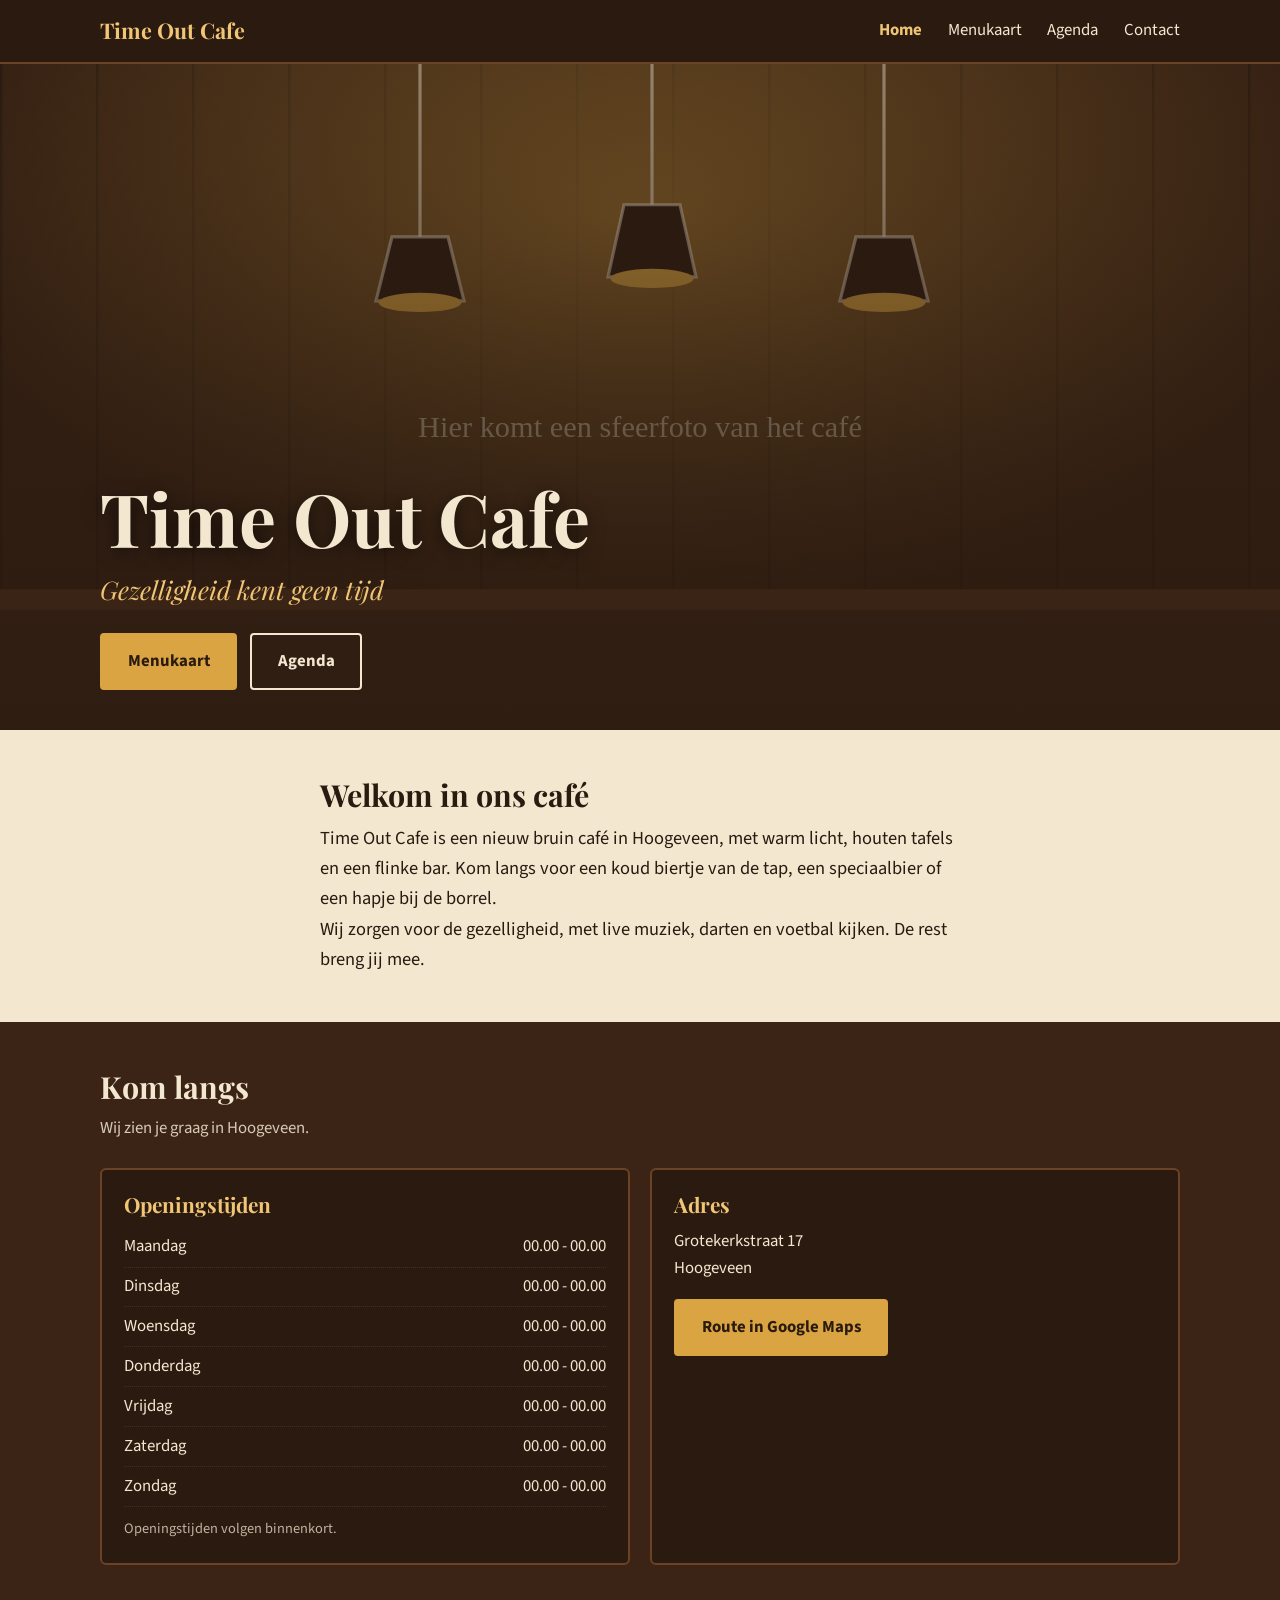
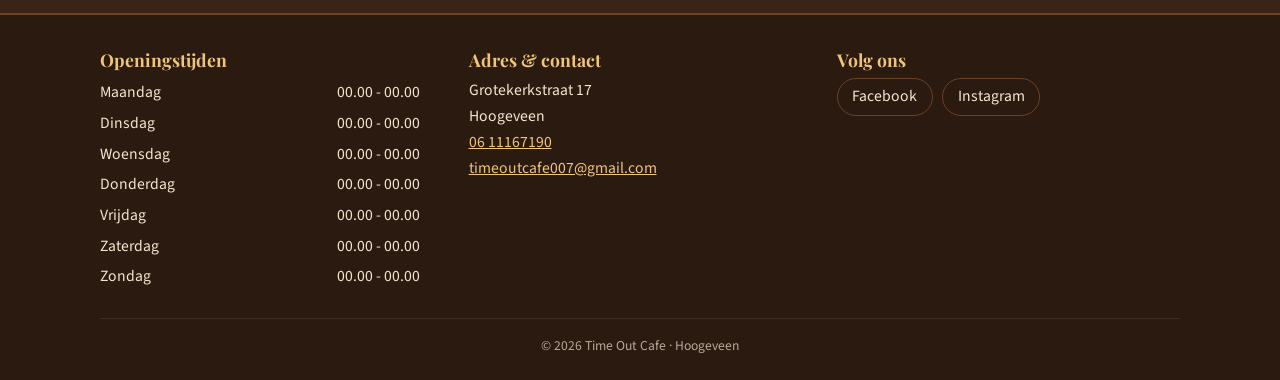
==== index.html @ 707c5d8f "Website opzet: mappenstructuur, gedeelde stijl, header/footer en homepage De eerdere coming-soon pag" ====
<!doctype html>
<html lang="nl">
<head>
<meta charset="utf-8">
<meta name="viewport" content="width=device-width, initial-scale=1">
<title>Time Out Cafe Hoogeveen – Bruin café</title>
<meta name="description" content="Time Out Cafe is een gezellig bruin café in Hoogeveen. Bekijk de menukaart, de agenda en de openingstijden.">
<link rel="preconnect" href="https://fonts.googleapis.com">
<link rel="preconnect" href="https://fonts.gstatic.com" crossorigin>
<link href="https://fonts.googleapis.com/css2?family=Playfair+Display:ital,wght@0,600;0,700;1,500&family=Source+Sans+3:wght@400;700&display=swap" rel="stylesheet">
<link rel="stylesheet" href="style.css">
<script src="site.js" defer></script>
</head>
<body data-pagina="home">
<main>
  <section class="hero">
    <!-- Vervang dit bestand later door een eigen foto, bijvoorbeeld images/hero.jpg -->
    <img src="images/hero-placeholder.svg" alt="Sfeerbeeld van het café" width="1600" height="900">
    <div class="wrap">
      <h1 data-site="naam">Time Out Cafe</h1>
      <p class="slogan" data-site="slogan">Gezelligheid kent geen tijd</p>
      <div class="knoppen">
        <a class="knop" href="menu.html">Menukaart</a>
        <a class="knop omlijnd" href="agenda.html">Agenda</a>
      </div>
    </div>
  </section>

  <section class="sectie">
    <div class="wrap intro">
      <h2>Welkom in ons café</h2>
      <p>Time Out Cafe is een nieuw bruin café in Hoogeveen, met warm licht, houten tafels en een flinke bar. Kom langs voor een koud biertje van de tap, een speciaalbier of een hapje bij de borrel.</p>
      <p>Wij zorgen voor de gezelligheid, met live muziek, darten en voetbal kijken. De rest breng jij mee.</p>
    </div>
  </section>

  <section class="sectie donker">
    <div class="wrap">
      <h2>Kom langs</h2>
      <p class="lead">Wij zien je graag in Hoogeveen.</p>
      <div class="info-raster">
        <div class="kaart">
          <h3>Openingstijden</h3>
          <table class="tijden" data-site="tijden"></table>
          <p class="opmerking">Openingstijden volgen binnenkort.</p>
        </div>
        <div class="kaart">
          <h3>Adres</h3>
          <p data-site="adres">Grotekerkstraat 17<br>Hoogeveen</p>
          <p style="margin-top:1rem"><a class="knop" data-site="maps" href="#" target="_blank" rel="noopener">Route in Google Maps</a></p>
        </div>
      </div>
    </div>
  </section>
</main>
</body>
</html>
---- style.css ----
/* Time Out Cafe, gedeelde stijl voor alle pagina's. Mobile-first. */
:root {
  --bruin-donker: #2a1a10;
  --bruin: #3b2415;
  --hout: #6b4226;
  --amber: #d9a441;
  --amber-licht: #f0c675;
  --creme: #f3e7d0;
  --creme-donker: #e6d4b3;
  --tekst: #2a1a10;
  --font-kop: "Playfair Display", Georgia, "Times New Roman", serif;
  --font-tekst: "Source Sans 3", "Helvetica Neue", Arial, sans-serif;
}

* { box-sizing: border-box; margin: 0; padding: 0; }
html { scroll-behavior: smooth; }
body {
  font-family: var(--font-tekst); font-size: 1.05rem; line-height: 1.65;
  color: var(--tekst); background: var(--creme);
  min-height: 100vh; display: flex; flex-direction: column;
}
main { flex: 1; }
img { max-width: 100%; display: block; }
a { color: inherit; }
h1, h2, h3 { font-family: var(--font-kop); line-height: 1.15; }

.wrap { width: min(1080px, 100% - 2rem); margin-inline: auto; }
.sectie { padding: 3rem 0; }
.sectie.donker { background: var(--bruin); color: var(--creme); }
.sectie h2 { font-size: 1.9rem; margin-bottom: .6rem; }
.sectie .lead { opacity: .85; margin-bottom: 1.6rem; }
.midden { text-align: center; }

/* Knoppen */
.knop {
  display: inline-block; padding: .8rem 1.6rem; border-radius: 4px;
  background: var(--amber); color: var(--bruin-donker); font-weight: 700;
  text-decoration: none; border: 2px solid var(--amber); transition: background .15s, color .15s;
}
.knop:hover, .knop:focus-visible { background: var(--amber-licht); border-color: var(--amber-licht); }
.knop.omlijnd { background: transparent; color: var(--creme); border-color: var(--creme); }
.knop.omlijnd:hover, .knop.omlijnd:focus-visible { background: var(--creme); color: var(--bruin-donker); }
.knoppen { display: flex; flex-wrap: wrap; gap: .8rem; }
.midden .knoppen { justify-content: center; }

/* Header */
.site-header { position: sticky; top: 0; z-index: 20; background: var(--bruin-donker); color: var(--creme); border-bottom: 2px solid var(--hout); }
.site-header .wrap { display: flex; align-items: center; justify-content: space-between; min-height: 62px; }
.merk { font-family: var(--font-kop); font-size: 1.35rem; font-weight: 700; text-decoration: none; color: var(--amber-licht); }
.menu-knop { background: none; border: 2px solid var(--creme); color: var(--creme); border-radius: 4px; padding: .35rem .7rem; font: inherit; cursor: pointer; }
.hoofdmenu { display: none; position: absolute; top: 100%; left: 0; right: 0; background: var(--bruin-donker); border-bottom: 2px solid var(--hout); padding: .5rem 1rem 1rem; }
.hoofdmenu.open { display: block; }
.hoofdmenu a { display: block; padding: .75rem .25rem; text-decoration: none; border-bottom: 1px solid rgba(243,231,208,.15); }
.hoofdmenu a[aria-current="page"] { color: var(--amber-licht); font-weight: 700; }
.hoofdmenu a:hover { color: var(--amber-licht); }

/* Hero */
.hero { position: relative; color: var(--creme); background: var(--bruin-donker); isolation: isolate; }
.hero img { position: absolute; inset: 0; width: 100%; height: 100%; object-fit: cover; z-index: -2; }
.hero::after { content: ""; position: absolute; inset: 0; z-index: -1; background: linear-gradient(180deg, rgba(42,26,16,.35), rgba(42,26,16,.85)); }
.hero .wrap { min-height: 68vh; display: flex; flex-direction: column; justify-content: flex-end; padding: 3rem 0 2.5rem; }
.hero h1 { font-size: clamp(2.6rem, 11vw, 4.6rem); color: var(--creme); text-shadow: 0 3px 18px rgba(0,0,0,.6); }
.hero .slogan { font-family: var(--font-kop); font-style: italic; font-size: clamp(1.15rem, 4vw, 1.6rem); color: var(--amber-licht); margin: .5rem 0 1.4rem; }

/* Intro */
.intro { max-width: 40rem; }
.intro p { font-size: 1.15rem; }

/* Blokken met info */
.info-raster { display: grid; gap: 1.2rem; }
.kaart { background: var(--creme); color: var(--tekst); border: 2px solid var(--hout); border-radius: 6px; padding: 1.4rem; }
.sectie.donker .kaart { background: var(--bruin-donker); color: var(--creme); border-color: var(--hout); }
.kaart h3 { font-size: 1.3rem; margin-bottom: .7rem; color: var(--hout); }
.sectie.donker .kaart h3 { color: var(--amber-licht); }
.tijden { width: 100%; border-collapse: collapse; }
.tijden td { padding: .35rem 0; border-bottom: 1px dotted rgba(107,66,38,.5); }
.tijden td:last-child { text-align: right; font-variant-numeric: tabular-nums; }
.opmerking { font-size: .9rem; opacity: .75; margin-top: .6rem; }

/* Footer */
.site-footer { background: var(--bruin-donker); color: var(--creme); border-top: 2px solid var(--hout); padding: 2.2rem 0 1.4rem; font-size: .98rem; }
.footer-raster { display: grid; gap: 1.6rem; }
.site-footer h3 { font-size: 1.1rem; color: var(--amber-licht); margin-bottom: .5rem; }
.site-footer a { color: var(--amber-licht); }
.footer-tijden { width: 100%; max-width: 20rem; border-collapse: collapse; }
.footer-tijden td { padding: .15rem 0; }
.footer-tijden td:last-child { text-align: right; }
.social { display: flex; gap: .6rem; flex-wrap: wrap; margin-top: .4rem; }
.social a { border: 1px solid var(--hout); border-radius: 999px; padding: .3rem .9rem; text-decoration: none; color: var(--creme); }
.social a:hover { border-color: var(--amber-licht); color: var(--amber-licht); }
.kleinste { margin-top: 1.6rem; padding-top: 1rem; border-top: 1px solid rgba(243,231,208,.15); font-size: .85rem; opacity: .7; text-align: center; }

/* Vanaf tablet */
@media (min-width: 760px) {
  .menu-knop { display: none; }
  .hoofdmenu { display: flex; position: static; background: none; border: 0; padding: 0; gap: 1.6rem; }
  .hoofdmenu a { border: 0; padding: .4rem 0; }
  .info-raster { grid-template-columns: 1fr 1fr; }
  .footer-raster { grid-template-columns: repeat(3, 1fr); }
  .hero .wrap { min-height: 74vh; }
}

@media (prefers-reduced-motion: reduce) { html { scroll-behavior: auto; } * { transition: none !important; } }
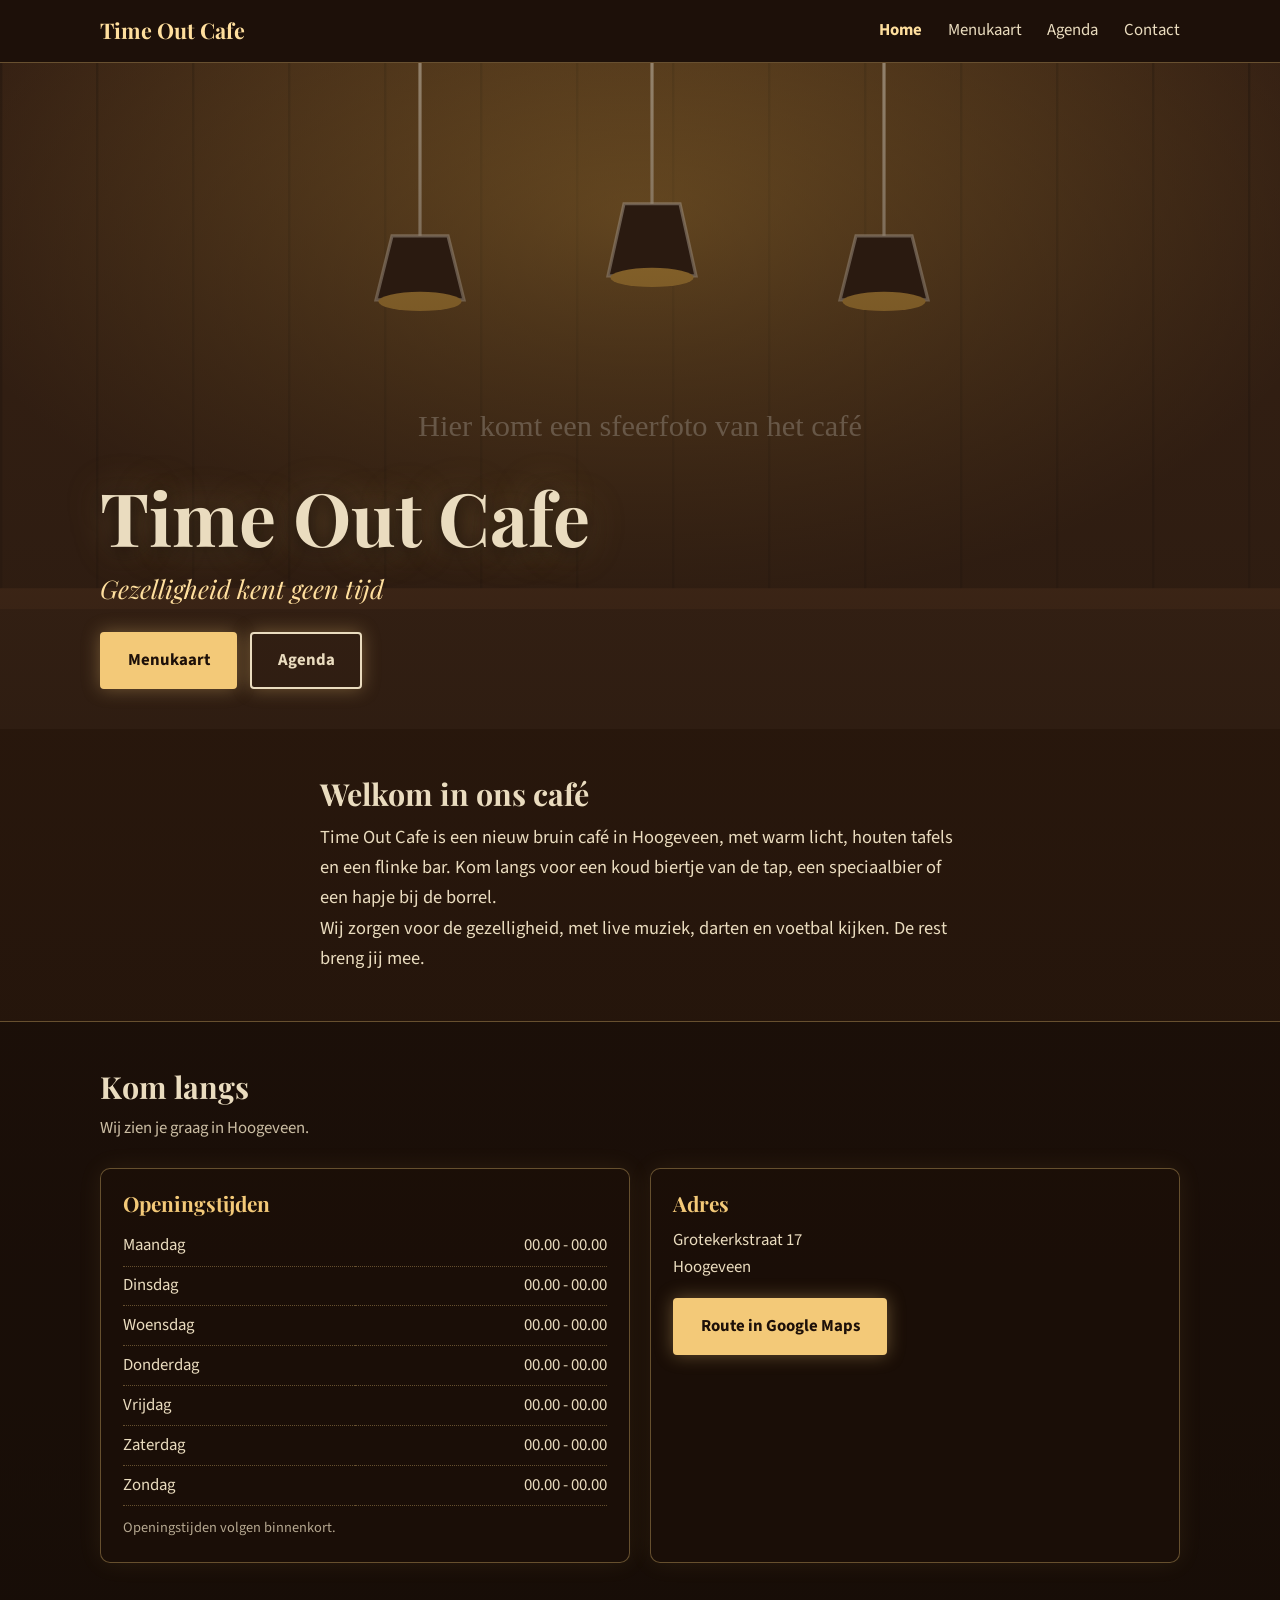
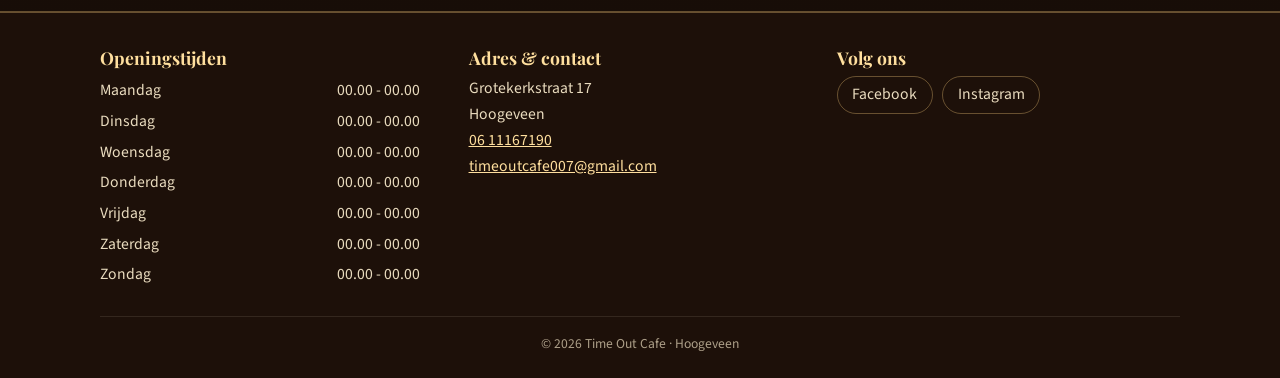
==== commit c2a61119: "Menukaart, agenda (events.js), contact en uitgebreide README De tijdelijke sfeerfoto blijft lokaal (" ====
--- a/index.html
+++ b/index.html
@@ -14,8 +14,9 @@
 <body data-pagina="home">
 <main>
   <section class="hero">
-    <!-- Vervang dit bestand later door een eigen foto, bijvoorbeeld images/hero.jpg -->
-    <img src="images/hero-placeholder.svg" alt="Sfeerbeeld van het café" width="1600" height="900">
+    <!-- Tijdelijke foto, alleen lokaal aanwezig. Ontbreekt hij (bijv. online), dan valt hij terug op de placeholder.
+         Vervang later door een eigen foto, bijvoorbeeld images/hero.jpg -->
+    <img src="images/hero-tijdelijk.jpg" onerror="this.onerror=null;this.src='images/hero-placeholder.svg'" alt="Sfeerbeeld van het café" width="1600" height="900">
     <div class="wrap">
       <h1 data-site="naam">Time Out Cafe</h1>
       <p class="slogan" data-site="slogan">Gezelligheid kent geen tijd</p>
--- a/style.css
+++ b/style.css
@@ -1,13 +1,14 @@
 /* Time Out Cafe, gedeelde stijl voor alle pagina's. Mobile-first. */
 :root {
-  --bruin-donker: #2a1a10;
-  --bruin: #3b2415;
-  --hout: #6b4226;
-  --amber: #d9a441;
-  --amber-licht: #f0c675;
-  --creme: #f3e7d0;
-  --creme-donker: #e6d4b3;
-  --tekst: #2a1a10;
+  /* Kleuren zoals op www.timeoutcafe.nl */
+  --bruin-donker: #1d1009;
+  --bruin: #2e1b0e;
+  --hout: #4a2c19;
+  --lijn: rgba(243, 201, 120, .35);
+  --amber: #f3c978;
+  --amber-licht: #ffdf9e;
+  --creme: #eadcbf;
+  --tekst: #eadcbf;
   --font-kop: "Playfair Display", Georgia, "Times New Roman", serif;
   --font-tekst: "Source Sans 3", "Helvetica Neue", Arial, sans-serif;
 }
@@ -16,7 +17,11 @@
 html { scroll-behavior: smooth; }
 body {
   font-family: var(--font-tekst); font-size: 1.05rem; line-height: 1.65;
-  color: var(--tekst); background: var(--creme);
+  color: var(--tekst);
+  background:
+    radial-gradient(ellipse 70% 40% at 50% 0%, rgba(243,201,120,.18), transparent 70%),
+    linear-gradient(180deg, var(--bruin), var(--bruin-donker));
+  background-attachment: scroll;
   min-height: 100vh; display: flex; flex-direction: column;
 }
 main { flex: 1; }
@@ -26,7 +31,7 @@
 
 .wrap { width: min(1080px, 100% - 2rem); margin-inline: auto; }
 .sectie { padding: 3rem 0; }
-.sectie.donker { background: var(--bruin); color: var(--creme); }
+.sectie.donker { background: rgba(0,0,0,.28); border-top: 1px solid var(--lijn); border-bottom: 1px solid var(--lijn); }
 .sectie h2 { font-size: 1.9rem; margin-bottom: .6rem; }
 .sectie .lead { opacity: .85; margin-bottom: 1.6rem; }
 .midden { text-align: center; }
@@ -35,7 +40,7 @@
 .knop {
   display: inline-block; padding: .8rem 1.6rem; border-radius: 4px;
   background: var(--amber); color: var(--bruin-donker); font-weight: 700;
-  text-decoration: none; border: 2px solid var(--amber); transition: background .15s, color .15s;
+  text-decoration: none; border: 2px solid var(--amber); box-shadow: 0 0 18px rgba(243,201,120,.35); transition: background .15s, color .15s;
 }
 .knop:hover, .knop:focus-visible { background: var(--amber-licht); border-color: var(--amber-licht); }
 .knop.omlijnd { background: transparent; color: var(--creme); border-color: var(--creme); }
@@ -44,11 +49,11 @@
 .midden .knoppen { justify-content: center; }
 
 /* Header */
-.site-header { position: sticky; top: 0; z-index: 20; background: var(--bruin-donker); color: var(--creme); border-bottom: 2px solid var(--hout); }
+.site-header { position: sticky; top: 0; z-index: 20; background: var(--bruin-donker); color: var(--creme); border-bottom: 1px solid var(--lijn); }
 .site-header .wrap { display: flex; align-items: center; justify-content: space-between; min-height: 62px; }
 .merk { font-family: var(--font-kop); font-size: 1.35rem; font-weight: 700; text-decoration: none; color: var(--amber-licht); }
 .menu-knop { background: none; border: 2px solid var(--creme); color: var(--creme); border-radius: 4px; padding: .35rem .7rem; font: inherit; cursor: pointer; }
-.hoofdmenu { display: none; position: absolute; top: 100%; left: 0; right: 0; background: var(--bruin-donker); border-bottom: 2px solid var(--hout); padding: .5rem 1rem 1rem; }
+.hoofdmenu { display: none; position: absolute; top: 100%; left: 0; right: 0; background: var(--bruin-donker); border-bottom: 1px solid var(--lijn); padding: .5rem 1rem 1rem; }
 .hoofdmenu.open { display: block; }
 .hoofdmenu a { display: block; padding: .75rem .25rem; text-decoration: none; border-bottom: 1px solid rgba(243,231,208,.15); }
 .hoofdmenu a[aria-current="page"] { color: var(--amber-licht); font-weight: 700; }
@@ -59,7 +64,7 @@
 .hero img { position: absolute; inset: 0; width: 100%; height: 100%; object-fit: cover; z-index: -2; }
 .hero::after { content: ""; position: absolute; inset: 0; z-index: -1; background: linear-gradient(180deg, rgba(42,26,16,.35), rgba(42,26,16,.85)); }
 .hero .wrap { min-height: 68vh; display: flex; flex-direction: column; justify-content: flex-end; padding: 3rem 0 2.5rem; }
-.hero h1 { font-size: clamp(2.6rem, 11vw, 4.6rem); color: var(--creme); text-shadow: 0 3px 18px rgba(0,0,0,.6); }
+.hero h1 { font-size: clamp(2.6rem, 11vw, 4.6rem); color: var(--creme); text-shadow: 0 3px 18px rgba(0,0,0,.6), 0 0 40px rgba(243,201,120,.35); }
 .hero .slogan { font-family: var(--font-kop); font-style: italic; font-size: clamp(1.15rem, 4vw, 1.6rem); color: var(--amber-licht); margin: .5rem 0 1.4rem; }
 
 /* Intro */
@@ -68,17 +73,15 @@
 
 /* Blokken met info */
 .info-raster { display: grid; gap: 1.2rem; }
-.kaart { background: var(--creme); color: var(--tekst); border: 2px solid var(--hout); border-radius: 6px; padding: 1.4rem; }
-.sectie.donker .kaart { background: var(--bruin-donker); color: var(--creme); border-color: var(--hout); }
-.kaart h3 { font-size: 1.3rem; margin-bottom: .7rem; color: var(--hout); }
-.sectie.donker .kaart h3 { color: var(--amber-licht); }
+.kaart { background: rgba(29,16,9,.65); color: var(--creme); border: 1px solid var(--lijn); border-radius: 10px; padding: 1.4rem; box-shadow: 0 0 24px rgba(243,201,120,.08); }
+.kaart h3 { font-size: 1.3rem; margin-bottom: .7rem; color: var(--amber); }
 .tijden { width: 100%; border-collapse: collapse; }
-.tijden td { padding: .35rem 0; border-bottom: 1px dotted rgba(107,66,38,.5); }
+.tijden td { padding: .35rem 0; border-bottom: 1px dotted var(--lijn); }
 .tijden td:last-child { text-align: right; font-variant-numeric: tabular-nums; }
 .opmerking { font-size: .9rem; opacity: .75; margin-top: .6rem; }
 
 /* Footer */
-.site-footer { background: var(--bruin-donker); color: var(--creme); border-top: 2px solid var(--hout); padding: 2.2rem 0 1.4rem; font-size: .98rem; }
+.site-footer { background: var(--bruin-donker); color: var(--creme); border-top: 1px solid var(--lijn); padding: 2.2rem 0 1.4rem; font-size: .98rem; }
 .footer-raster { display: grid; gap: 1.6rem; }
 .site-footer h3 { font-size: 1.1rem; color: var(--amber-licht); margin-bottom: .5rem; }
 .site-footer a { color: var(--amber-licht); }
@@ -86,9 +89,46 @@
 .footer-tijden td { padding: .15rem 0; }
 .footer-tijden td:last-child { text-align: right; }
 .social { display: flex; gap: .6rem; flex-wrap: wrap; margin-top: .4rem; }
-.social a { border: 1px solid var(--hout); border-radius: 999px; padding: .3rem .9rem; text-decoration: none; color: var(--creme); }
+.social a { border: 1px solid var(--lijn); border-radius: 999px; padding: .3rem .9rem; text-decoration: none; color: var(--creme); }
 .social a:hover { border-color: var(--amber-licht); color: var(--amber-licht); }
 .kleinste { margin-top: 1.6rem; padding-top: 1rem; border-top: 1px solid rgba(243,231,208,.15); font-size: .85rem; opacity: .7; text-align: center; }
+
+/* Pagina-kop (menu, agenda, contact) */
+.pagina-kop { padding: 2.6rem 0 1.6rem; border-bottom: 1px solid var(--lijn); text-align: center; background: radial-gradient(ellipse 60% 100% at 50% 0%, rgba(243,201,120,.18), transparent 75%); }
+.pagina-kop h1 { font-size: clamp(2.2rem, 8vw, 3.4rem); text-shadow: 0 0 30px rgba(243,201,120,.35); }
+.pagina-kop p { opacity: .85; margin-top: .4rem; }
+
+/* Menukaart */
+.menu-raster { display: grid; gap: 1.4rem; }
+.menu-categorie { background: rgba(29,16,9,.65); border: 1px solid var(--lijn); border-radius: 10px; padding: 1.4rem; box-shadow: 0 0 24px rgba(243,201,120,.08); }
+.menu-categorie h2 { font-size: 1.5rem; color: var(--amber); margin-bottom: .8rem; }
+.menu-lijst { list-style: none; }
+.menu-lijst li { display: flex; align-items: baseline; gap: .6rem; padding: .45rem 0; }
+.menu-lijst li::after { content: ""; order: 1; flex: 1; border-bottom: 1px dotted var(--lijn); }
+.menu-lijst .naam { order: 0; }
+.menu-lijst .prijs { order: 2; font-variant-numeric: tabular-nums; color: var(--amber-licht); font-weight: 700; }
+.menu-lijst small { opacity: .7; }
+
+/* Agenda */
+.agenda-lijst { list-style: none; display: grid; gap: 1rem; max-width: 46rem; margin-inline: auto; }
+.evenement { display: flex; gap: 1.1rem; background: rgba(29,16,9,.65); border: 1px solid var(--lijn); border-radius: 10px; padding: 1.2rem; }
+.evenement .datum { flex: 0 0 4.2rem; height: 4.6rem; text-align: center; background: var(--amber); color: var(--bruin-donker); border-radius: 8px; display: flex; flex-direction: column; justify-content: center; line-height: 1; box-shadow: 0 0 16px rgba(243,201,120,.35); }
+.evenement .datum b { font-family: var(--font-kop); font-size: 1.8rem; }
+.evenement .datum span { text-transform: uppercase; font-size: .8rem; letter-spacing: .12em; margin-top: .2rem; font-weight: 700; }
+.evenement h3 { font-size: 1.35rem; color: var(--amber); margin-bottom: .2rem; }
+.evenement .wanneer { font-size: .92rem; opacity: .75; margin-bottom: .4rem; }
+.evenement .wanneer::first-letter { text-transform: uppercase; }
+.leeg { text-align: center; opacity: .8; }
+
+/* Contact */
+.tekstlink { color: var(--amber-licht); }
+.social-rij { display: flex; flex-wrap: wrap; gap: .6rem; }
+.kaart-embed { margin-top: 1.4rem; border: 1px solid var(--lijn); border-radius: 10px; overflow: hidden; background: var(--bruin-donker); }
+.kaart-embed iframe { display: block; width: 100%; height: 340px; border: 0; }
+
+@media (min-width: 760px) {
+  .menu-raster { grid-template-columns: 1fr 1fr; }
+}
 
 /* Vanaf tablet */
 @media (min-width: 760px) {
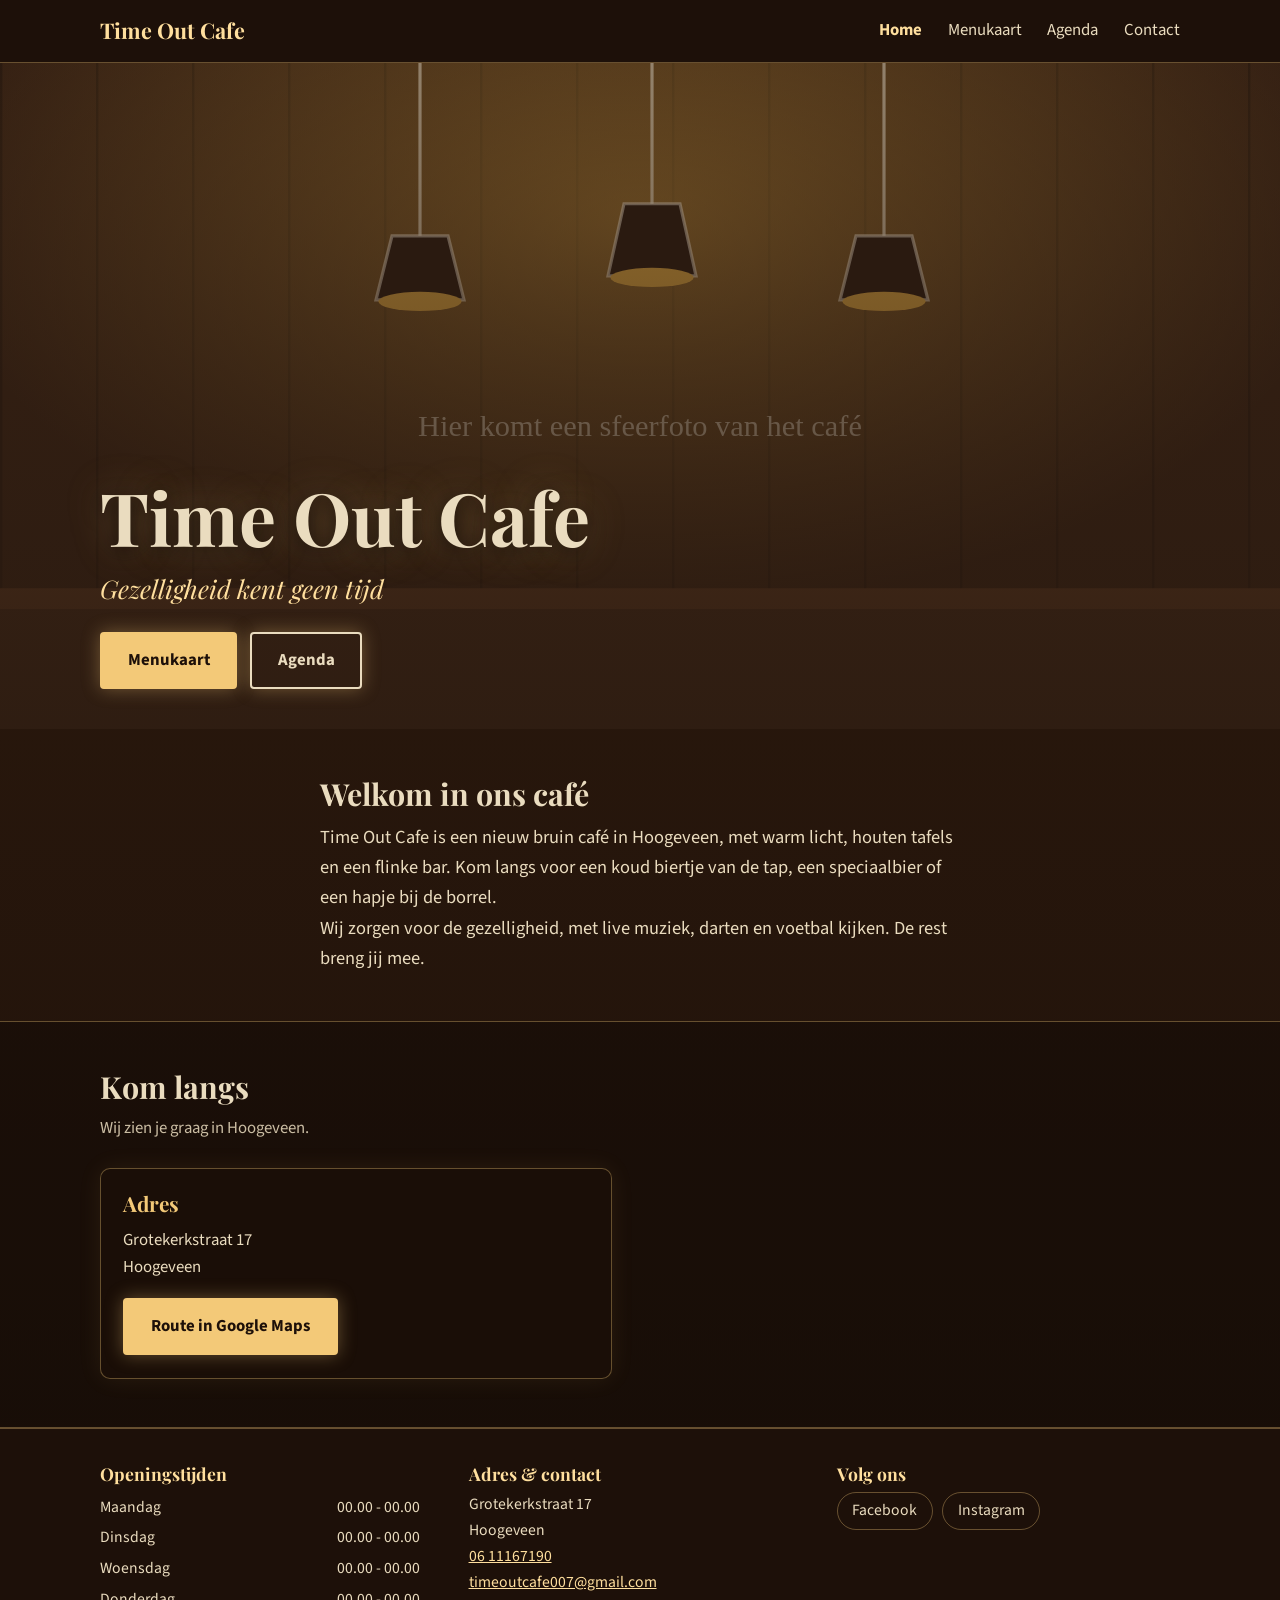
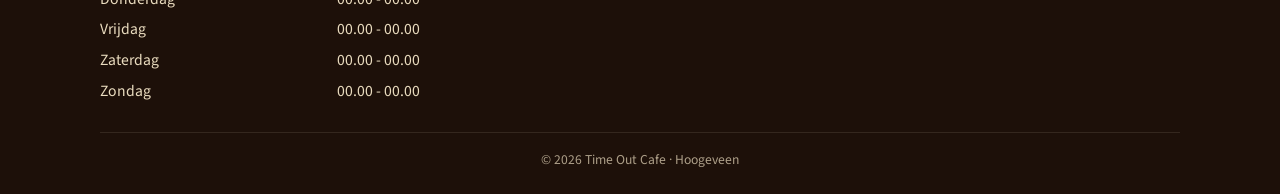
==== commit ce9ae340: "Openingstijden van de homepage gehaald Co-Authored-By: Claude Sonnet 5.5 <noreply@anthropic.com>" ====
--- a/index.html
+++ b/index.html
@@ -4,7 +4,7 @@
 <meta charset="utf-8">
 <meta name="viewport" content="width=device-width, initial-scale=1">
 <title>Time Out Cafe Hoogeveen – Bruin café</title>
-<meta name="description" content="Time Out Cafe is een gezellig bruin café in Hoogeveen. Bekijk de menukaart, de agenda en de openingstijden.">
+<meta name="description" content="Time Out Cafe is een gezellig bruin café in Hoogeveen. Bekijk de menukaart en de agenda.">
 <link rel="preconnect" href="https://fonts.googleapis.com">
 <link rel="preconnect" href="https://fonts.gstatic.com" crossorigin>
 <link href="https://fonts.googleapis.com/css2?family=Playfair+Display:ital,wght@0,600;0,700;1,500&family=Source+Sans+3:wght@400;700&display=swap" rel="stylesheet">
@@ -39,12 +39,7 @@
     <div class="wrap">
       <h2>Kom langs</h2>
       <p class="lead">Wij zien je graag in Hoogeveen.</p>
-      <div class="info-raster">
-        <div class="kaart">
-          <h3>Openingstijden</h3>
-          <table class="tijden" data-site="tijden"></table>
-          <p class="opmerking">Openingstijden volgen binnenkort.</p>
-        </div>
+      <div class="info-raster een">
         <div class="kaart">
           <h3>Adres</h3>
           <p data-site="adres">Grotekerkstraat 17<br>Hoogeveen</p>
--- a/style.css
+++ b/style.css
@@ -94,7 +94,15 @@
 .kleinste { margin-top: 1.6rem; padding-top: 1rem; border-top: 1px solid rgba(243,231,208,.15); font-size: .85rem; opacity: .7; text-align: center; }
 
 /* Pagina-kop (menu, agenda, contact) */
-.pagina-kop { padding: 2.6rem 0 1.6rem; border-bottom: 1px solid var(--lijn); text-align: center; background: radial-gradient(ellipse 60% 100% at 50% 0%, rgba(243,201,120,.18), transparent 75%); }
+.pagina-kop {
+  padding: 4.2rem 0 3rem; border-bottom: 1px solid var(--lijn); text-align: center; color: var(--creme);
+  /* Zelfde foto als op de homepage. Ontbreekt de foto, dan blijft de placeholder zichtbaar. */
+  background:
+    linear-gradient(180deg, rgba(42,26,16,.45), rgba(29,16,9,.9)),
+    url("images/hero-tijdelijk.jpg") center / cover no-repeat,
+    url("images/hero-placeholder.svg") center / cover no-repeat,
+    var(--bruin-donker);
+}
 .pagina-kop h1 { font-size: clamp(2.2rem, 8vw, 3.4rem); text-shadow: 0 0 30px rgba(243,201,120,.35); }
 .pagina-kop p { opacity: .85; margin-top: .4rem; }
 
@@ -130,12 +138,15 @@
   .menu-raster { grid-template-columns: 1fr 1fr; }
 }
 
+.info-raster.een { max-width: 32rem; }
+
 /* Vanaf tablet */
 @media (min-width: 760px) {
   .menu-knop { display: none; }
   .hoofdmenu { display: flex; position: static; background: none; border: 0; padding: 0; gap: 1.6rem; }
   .hoofdmenu a { border: 0; padding: .4rem 0; }
   .info-raster { grid-template-columns: 1fr 1fr; }
+  .info-raster.een { grid-template-columns: 1fr; }
   .footer-raster { grid-template-columns: repeat(3, 1fr); }
   .hero .wrap { min-height: 74vh; }
 }
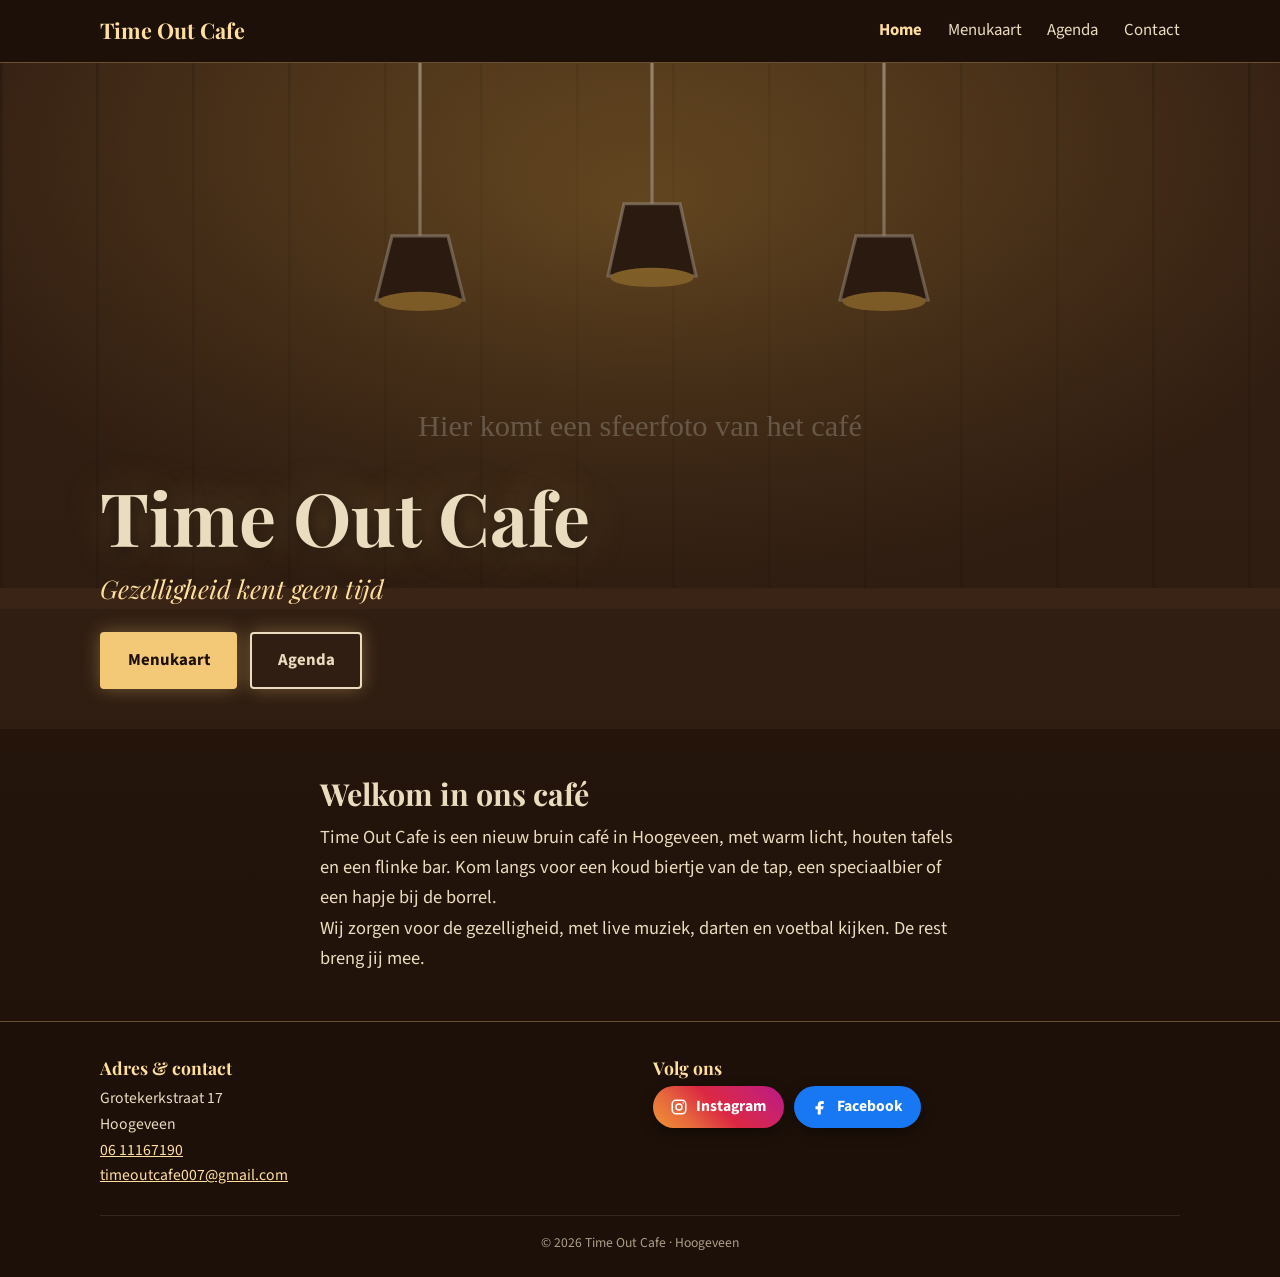
==== commit 66f5cfd2: "Homepage: blok 'Kom langs' met adres verwijderd Co-Authored-By: Claude Sonnet 5.5 <noreply@anthropic" ====
--- a/index.html
+++ b/index.html
@@ -34,20 +34,6 @@
       <p>Wij zorgen voor de gezelligheid, met live muziek, darten en voetbal kijken. De rest breng jij mee.</p>
     </div>
   </section>
-
-  <section class="sectie donker">
-    <div class="wrap">
-      <h2>Kom langs</h2>
-      <p class="lead">Wij zien je graag in Hoogeveen.</p>
-      <div class="info-raster een">
-        <div class="kaart">
-          <h3>Adres</h3>
-          <p data-site="adres">Grotekerkstraat 17<br>Hoogeveen</p>
-          <p style="margin-top:1rem"><a class="knop" data-site="maps" href="#" target="_blank" rel="noopener">Route in Google Maps</a></p>
-        </div>
-      </div>
-    </div>
-  </section>
 </main>
 </body>
 </html>
--- a/style.css
+++ b/style.css
@@ -85,12 +85,11 @@
 .footer-raster { display: grid; gap: 1.6rem; }
 .site-footer h3 { font-size: 1.1rem; color: var(--amber-licht); margin-bottom: .5rem; }
 .site-footer a { color: var(--amber-licht); }
-.footer-tijden { width: 100%; max-width: 20rem; border-collapse: collapse; }
-.footer-tijden td { padding: .15rem 0; }
-.footer-tijden td:last-child { text-align: right; }
 .social { display: flex; gap: .6rem; flex-wrap: wrap; margin-top: .4rem; }
-.social a { border: 1px solid var(--lijn); border-radius: 999px; padding: .3rem .9rem; text-decoration: none; color: var(--creme); }
-.social a:hover { border-color: var(--amber-licht); color: var(--amber-licht); }
+.social a { display: inline-flex; align-items: center; gap: .5rem; border-radius: 999px; padding: .5rem 1.1rem; text-decoration: none; color: #fff; font-weight: 700; box-shadow: 0 4px 14px rgba(0,0,0,.4); transition: transform .15s; }
+.social a:hover { transform: translateY(-2px); color: #fff; }
+.social a.ig { background: linear-gradient(45deg, #f09433 0%, #e6683c 25%, #dc2743 50%, #cc2366 75%, #bc1888 100%); }
+.social a.fb { background: #1877F2; }
 .kleinste { margin-top: 1.6rem; padding-top: 1rem; border-top: 1px solid rgba(243,231,208,.15); font-size: .85rem; opacity: .7; text-align: center; }
 
 /* Pagina-kop (menu, agenda, contact) */
@@ -147,7 +146,7 @@
   .hoofdmenu a { border: 0; padding: .4rem 0; }
   .info-raster { grid-template-columns: 1fr 1fr; }
   .info-raster.een { grid-template-columns: 1fr; }
-  .footer-raster { grid-template-columns: repeat(3, 1fr); }
+  .footer-raster { grid-template-columns: repeat(2, 1fr); }
   .hero .wrap { min-height: 74vh; }
 }
 
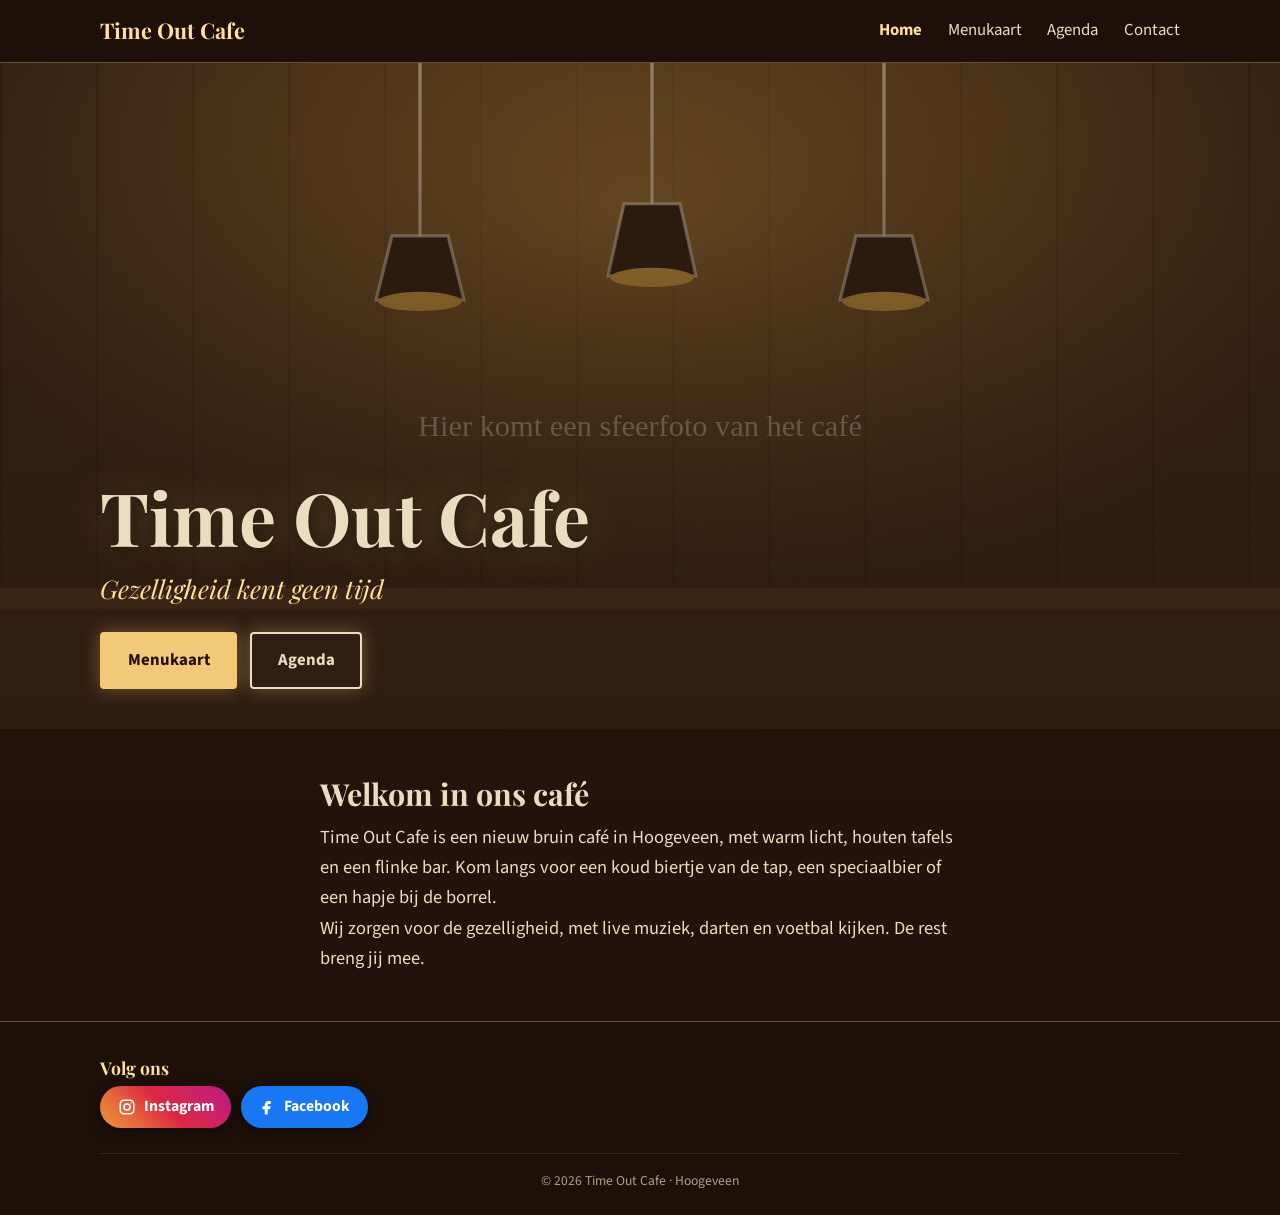
==== commit f0b9afed: "Homepage: geen adres en contact in de footer Co-Authored-By: Claude Sonnet 5.5 <noreply@anthropic.co" ====
--- a/index.html
+++ b/index.html
@@ -11,7 +11,7 @@
 <link rel="stylesheet" href="style.css">
 <script src="site.js" defer></script>
 </head>
-<body data-pagina="home">
+<body data-pagina="home" data-footer-contact="uit">
 <main>
   <section class="hero">
     <!-- Tijdelijke foto, alleen lokaal aanwezig. Ontbreekt hij (bijv. online), dan valt hij terug op de placeholder.
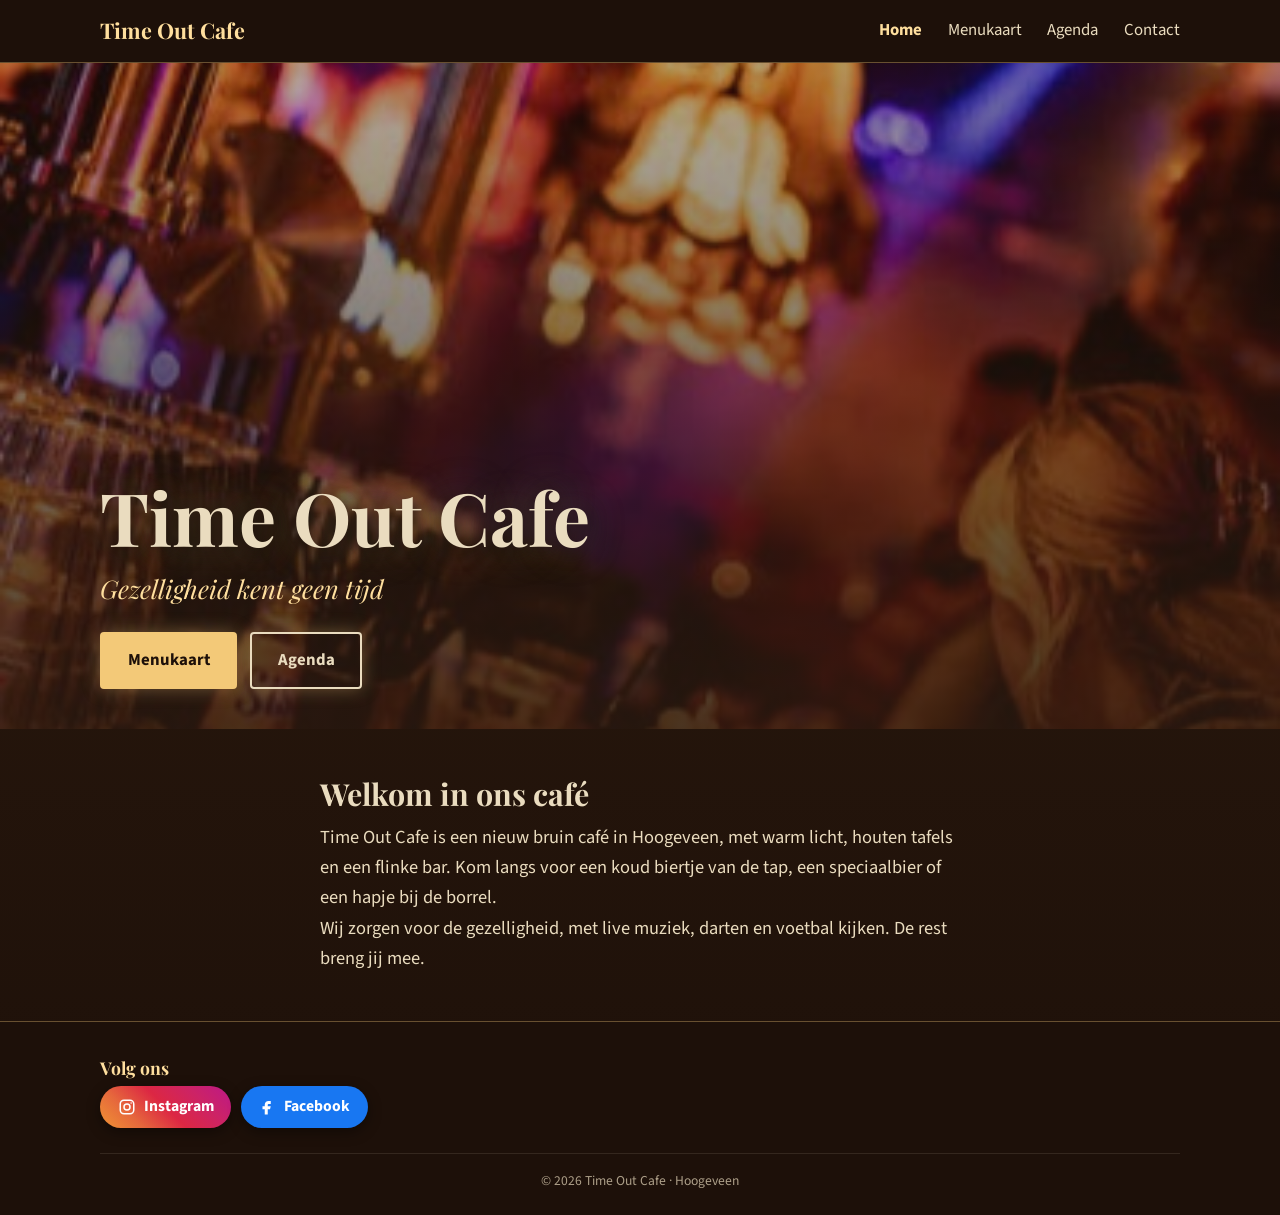
==== commit c708f940: "Sfeerfoto zonder logo van De Kuiperij (met hun toestemming), README aangepast Co-Authored-By: Claude" ====
--- a/index.html
+++ b/index.html
@@ -14,9 +14,9 @@
 <body data-pagina="home" data-footer-contact="uit">
 <main>
   <section class="hero">
-    <!-- Tijdelijke foto, alleen lokaal aanwezig. Ontbreekt hij (bijv. online), dan valt hij terug op de placeholder.
-         Vervang later door een eigen foto, bijvoorbeeld images/hero.jpg -->
-    <img src="images/hero-tijdelijk.jpg" onerror="this.onerror=null;this.src='images/hero-placeholder.svg'" alt="Sfeerbeeld van het café" width="1600" height="900">
+    <!-- Sfeerfoto (gebruikt met toestemming, logo weggehaald). Ontbreekt hij, dan valt hij terug op de placeholder.
+         Vervang later door een eigen foto: zet hem in images/ en pas deze regel aan. -->
+    <img src="images/hero.jpg" onerror="this.onerror=null;this.src='images/hero-placeholder.svg'" alt="Sfeerbeeld van het café" width="1600" height="900">
     <div class="wrap">
       <h1 data-site="naam">Time Out Cafe</h1>
       <p class="slogan" data-site="slogan">Gezelligheid kent geen tijd</p>
--- a/style.css
+++ b/style.css
@@ -98,7 +98,7 @@
   /* Zelfde foto als op de homepage. Ontbreekt de foto, dan blijft de placeholder zichtbaar. */
   background:
     linear-gradient(180deg, rgba(42,26,16,.45), rgba(29,16,9,.9)),
-    url("images/hero-tijdelijk.jpg") center / cover no-repeat,
+    url("images/hero.jpg") center / cover no-repeat,
     url("images/hero-placeholder.svg") center / cover no-repeat,
     var(--bruin-donker);
 }
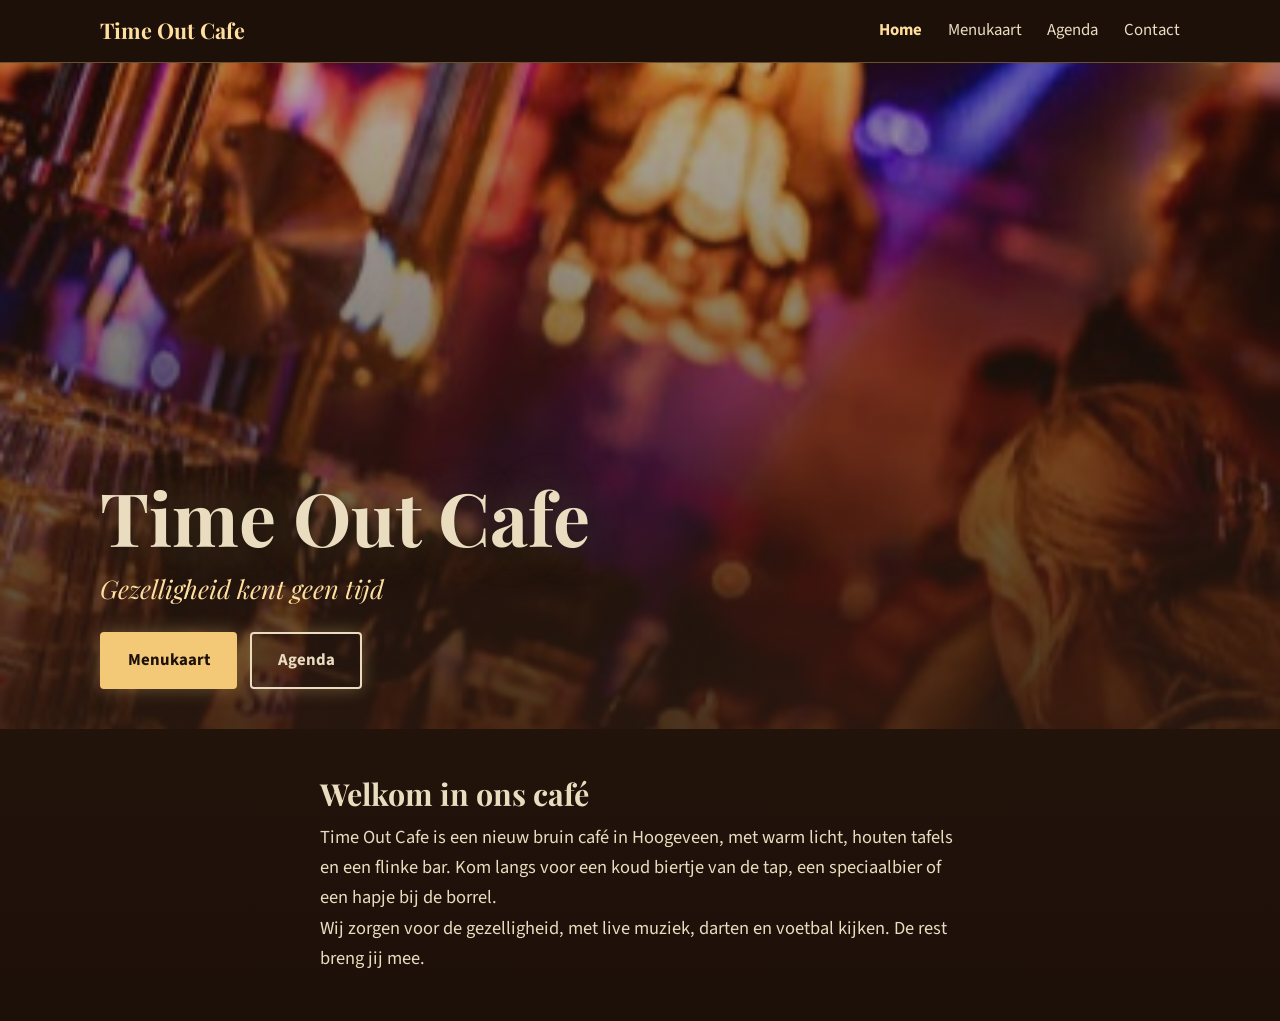
==== commit 652d9af0: "Footer verwijderd: Instagram en Facebook alleen nog op de contactpagina Co-Authored-By: Claude Sonne" ====
--- a/index.html
+++ b/index.html
@@ -11,7 +11,7 @@
 <link rel="stylesheet" href="style.css">
 <script src="site.js" defer></script>
 </head>
-<body data-pagina="home" data-footer-contact="uit">
+<body data-pagina="home">
 <main>
   <section class="hero">
     <!-- Sfeerfoto (gebruikt met toestemming, logo weggehaald). Ontbreekt hij, dan valt hij terug op de placeholder.
--- a/style.css
+++ b/style.css
@@ -64,6 +64,8 @@
 .hero img { position: absolute; inset: 0; width: 100%; height: 100%; object-fit: cover; z-index: -2; }
 .hero::after { content: ""; position: absolute; inset: 0; z-index: -1; background: linear-gradient(180deg, rgba(42,26,16,.35), rgba(42,26,16,.85)); }
 .hero .wrap { min-height: 68vh; display: flex; flex-direction: column; justify-content: flex-end; padding: 3rem 0 2.5rem; }
+/* Lage banner (menukaart, agenda): precies de helft van de homepage-banner */
+.hero.laag .wrap { min-height: 34vh; }
 .hero h1 { font-size: clamp(2.6rem, 11vw, 4.6rem); color: var(--creme); text-shadow: 0 3px 18px rgba(0,0,0,.6), 0 0 40px rgba(243,201,120,.35); }
 .hero .slogan { font-family: var(--font-kop); font-style: italic; font-size: clamp(1.15rem, 4vw, 1.6rem); color: var(--amber-licht); margin: .5rem 0 1.4rem; }
 
@@ -74,36 +76,20 @@
 /* Blokken met info */
 .info-raster { display: grid; gap: 1.2rem; }
 .kaart { background: rgba(29,16,9,.65); color: var(--creme); border: 1px solid var(--lijn); border-radius: 10px; padding: 1.4rem; box-shadow: 0 0 24px rgba(243,201,120,.08); }
+.kaart { overflow-wrap: anywhere; }
 .kaart h3 { font-size: 1.3rem; margin-bottom: .7rem; color: var(--amber); }
 .tijden { width: 100%; border-collapse: collapse; }
 .tijden td { padding: .35rem 0; border-bottom: 1px dotted var(--lijn); }
 .tijden td:last-child { text-align: right; font-variant-numeric: tabular-nums; }
 .opmerking { font-size: .9rem; opacity: .75; margin-top: .6rem; }
 
-/* Footer */
-.site-footer { background: var(--bruin-donker); color: var(--creme); border-top: 1px solid var(--lijn); padding: 2.2rem 0 1.4rem; font-size: .98rem; }
-.footer-raster { display: grid; gap: 1.6rem; }
-.site-footer h3 { font-size: 1.1rem; color: var(--amber-licht); margin-bottom: .5rem; }
-.site-footer a { color: var(--amber-licht); }
-.social { display: flex; gap: .6rem; flex-wrap: wrap; margin-top: .4rem; }
-.social a { display: inline-flex; align-items: center; gap: .5rem; border-radius: 999px; padding: .5rem 1.1rem; text-decoration: none; color: #fff; font-weight: 700; box-shadow: 0 4px 14px rgba(0,0,0,.4); transition: transform .15s; }
+.social { display: flex; flex-wrap: nowrap; gap: .6rem; margin-top: .4rem; }
+/* Instagram en Facebook staan altijd naast elkaar, op elk schermformaat */
+.social a { flex: 1 1 0; min-width: 0; max-width: 11rem; display: inline-flex; align-items: center; justify-content: center; gap: .4rem; border-radius: 999px; padding: .55rem .7rem; text-decoration: none; color: #fff; font-weight: 700; white-space: nowrap; box-shadow: 0 4px 14px rgba(0,0,0,.4); transition: transform .15s; }
+.social a svg { flex: none; }
 .social a:hover { transform: translateY(-2px); color: #fff; }
 .social a.ig { background: linear-gradient(45deg, #f09433 0%, #e6683c 25%, #dc2743 50%, #cc2366 75%, #bc1888 100%); }
 .social a.fb { background: #1877F2; }
-.kleinste { margin-top: 1.6rem; padding-top: 1rem; border-top: 1px solid rgba(243,231,208,.15); font-size: .85rem; opacity: .7; text-align: center; }
-
-/* Pagina-kop (menu, agenda, contact) */
-.pagina-kop {
-  padding: 4.2rem 0 3rem; border-bottom: 1px solid var(--lijn); text-align: center; color: var(--creme);
-  /* Zelfde foto als op de homepage. Ontbreekt de foto, dan blijft de placeholder zichtbaar. */
-  background:
-    linear-gradient(180deg, rgba(42,26,16,.45), rgba(29,16,9,.9)),
-    url("images/hero.jpg") center / cover no-repeat,
-    url("images/hero-placeholder.svg") center / cover no-repeat,
-    var(--bruin-donker);
-}
-.pagina-kop h1 { font-size: clamp(2.2rem, 8vw, 3.4rem); text-shadow: 0 0 30px rgba(243,201,120,.35); }
-.pagina-kop p { opacity: .85; margin-top: .4rem; }
 
 /* Menukaart */
 .menu-raster { display: grid; gap: 1.4rem; }
@@ -129,9 +115,26 @@
 
 /* Contact */
 .tekstlink { color: var(--amber-licht); }
-.social-rij { display: flex; flex-wrap: wrap; gap: .6rem; }
-.kaart-embed { margin-top: 1.4rem; border: 1px solid var(--lijn); border-radius: 10px; overflow: hidden; background: var(--bruin-donker); }
-.kaart-embed iframe { display: block; width: 100%; height: 340px; border: 0; }
+.social-rij { gap: .6rem; }
+/* Contactpagina: Facebook en Instagram onderaan de kolom "Adres & contact", samen precies de hele breedte */
+.info-raster.drie .kaart:first-child { display: flex; flex-direction: column; }
+.info-raster.drie .kaart:first-child .social { margin-top: auto; padding-top: 1.2rem; }
+.info-raster.drie .kaart:first-child .social a { max-width: none; }
+.kaart-embed { position: relative; border: 1px solid var(--lijn); border-radius: 10px; overflow: hidden; background: var(--bruin-donker); min-height: 320px; }
+.kaart-link { position: absolute; inset: 0; z-index: 2; display: flex; align-items: flex-end; justify-content: center; padding-bottom: 1rem; text-decoration: none; }
+.kaart-link span { background: #4285F4; color: #fff; font-weight: 700; padding: .55rem 1.2rem; border-radius: 999px; box-shadow: 0 4px 14px rgba(0,0,0,.5); transition: transform .15s; }
+.kaart-link:hover span, .kaart-link:focus-visible span { transform: translateY(-2px); background: #5B95F6; }
+.kaart-link:focus-visible { outline: 3px solid var(--amber-licht); outline-offset: -3px; }
+/* Kaart in de huiskleuren (donkerbruin met warme tint): Google staat geen eigen kleuren toe, daarom een kleurfilter */
+.kaart-embed iframe { filter: invert(.92) sepia(.75) saturate(1.1) hue-rotate(-12deg) brightness(1) contrast(1.2); display: block; width: 100%; height: 100%; min-height: 320px; border: 0; }
+
+@media (min-width: 760px) {
+  .info-raster.drie .kaart-embed { grid-column: 1 / -1; }
+}
+@media (min-width: 900px) {
+  .info-raster.drie { grid-template-columns: repeat(3, 1fr); align-items: stretch; max-width: none; }
+  .info-raster.drie .kaart-embed { grid-column: auto; }
+}
 
 @media (min-width: 760px) {
   .menu-raster { grid-template-columns: 1fr 1fr; }
@@ -146,8 +149,8 @@
   .hoofdmenu a { border: 0; padding: .4rem 0; }
   .info-raster { grid-template-columns: 1fr 1fr; }
   .info-raster.een { grid-template-columns: 1fr; }
-  .footer-raster { grid-template-columns: repeat(2, 1fr); }
   .hero .wrap { min-height: 74vh; }
+  .hero.laag .wrap { min-height: 37vh; }
 }
 
 @media (prefers-reduced-motion: reduce) { html { scroll-behavior: auto; } * { transition: none !important; } }
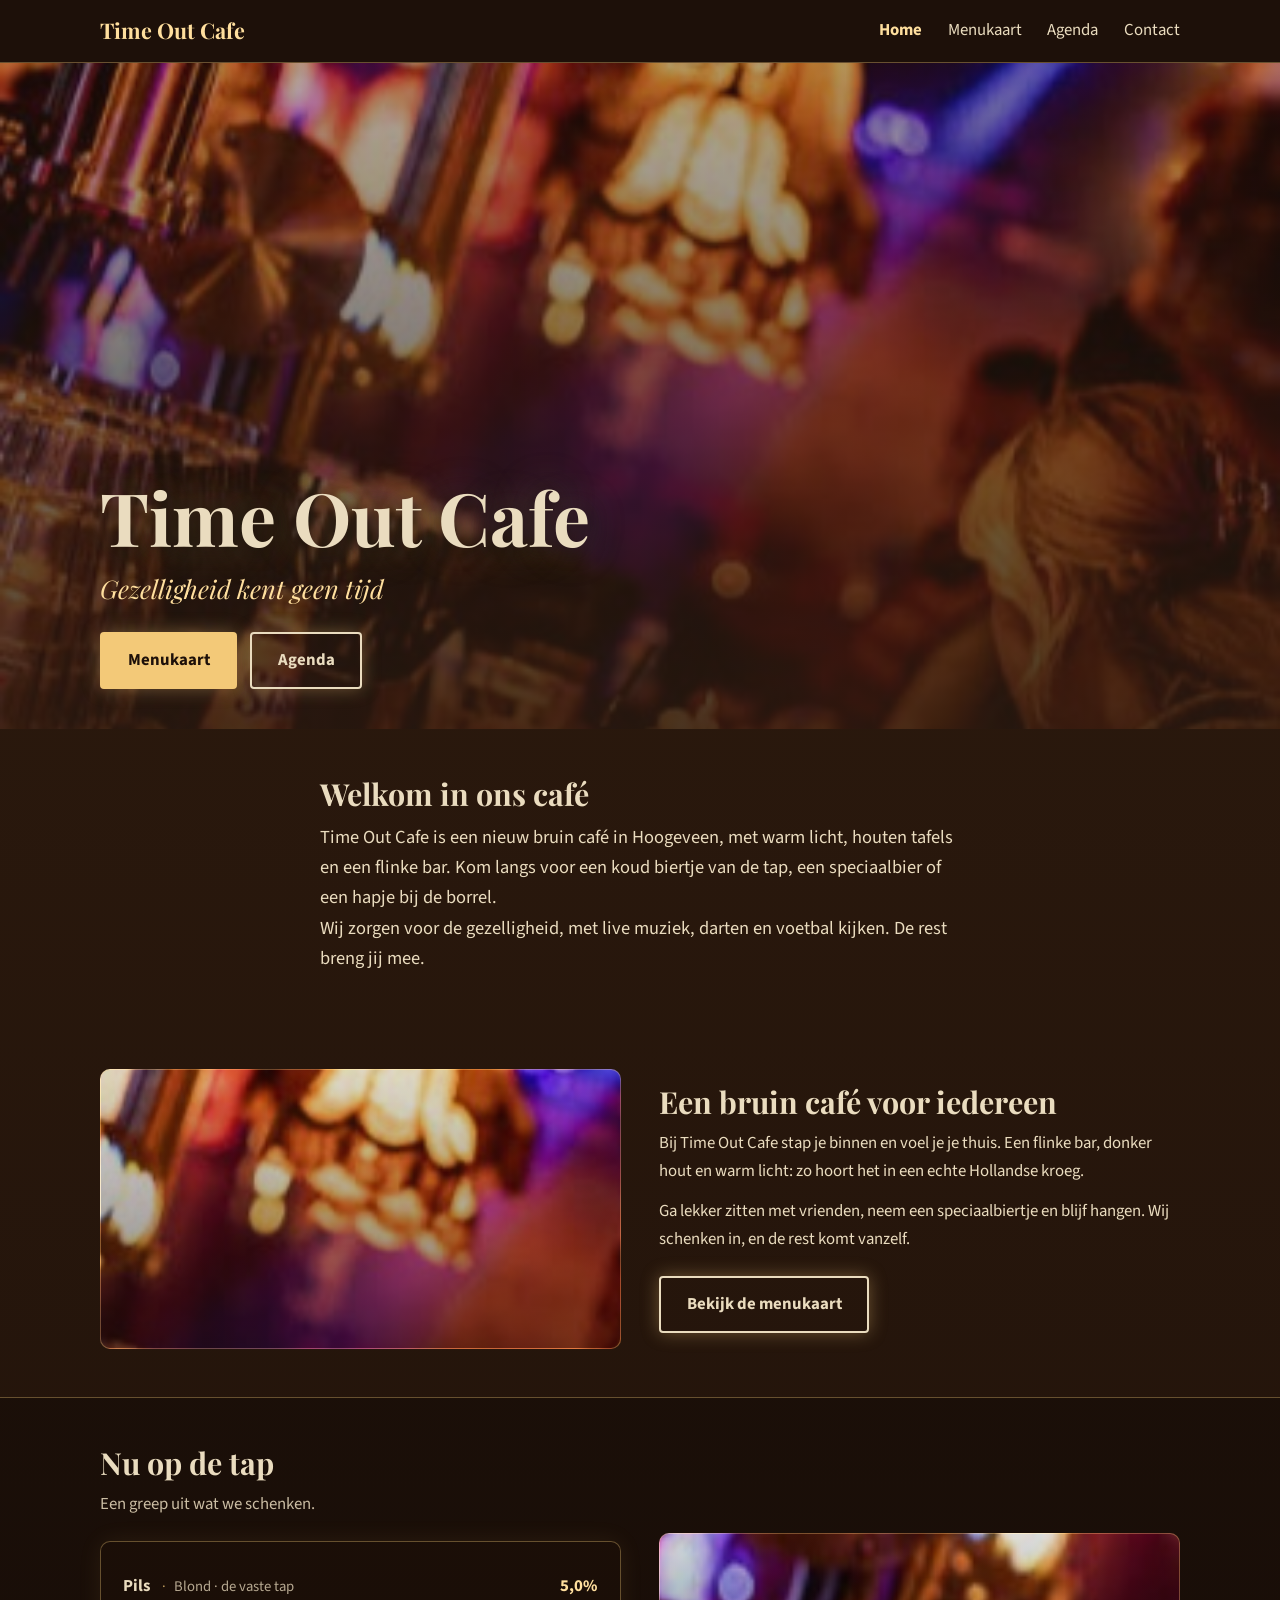
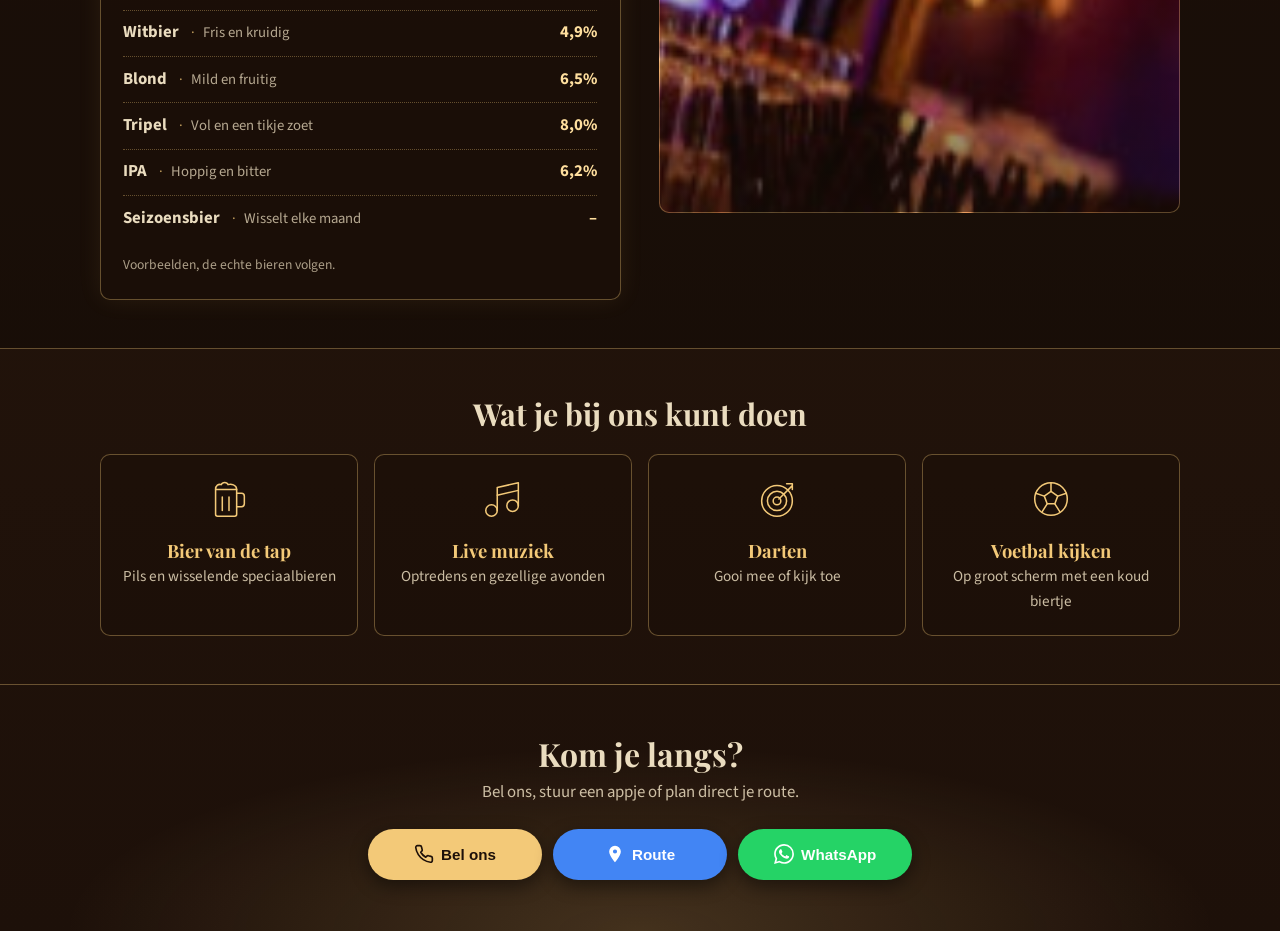
==== commit e8e4e4ab: "Homepage: voorstel 3 in index.html (verhaal, tap, icoonblokken, Bel/Route/WhatsApp), voorstellen opg" ====
--- a/index.html
+++ b/index.html
@@ -14,8 +14,6 @@
 <body data-pagina="home">
 <main>
   <section class="hero">
-    <!-- Sfeerfoto (gebruikt met toestemming, logo weggehaald). Ontbreekt hij, dan valt hij terug op de placeholder.
-         Vervang later door een eigen foto: zet hem in images/ en pas deze regel aan. -->
     <img src="images/hero.jpg" onerror="this.onerror=null;this.src='images/hero-placeholder.svg'" alt="Sfeerbeeld van het café" width="1600" height="900">
     <div class="wrap">
       <h1 data-site="naam">Time Out Cafe</h1>
@@ -34,6 +32,62 @@
       <p>Wij zorgen voor de gezelligheid, met live muziek, darten en voetbal kijken. De rest breng jij mee.</p>
     </div>
   </section>
+
+  <section class="sectie">
+    <div class="wrap verhaal">
+      <div class="beeld foto" style="--pos: 55% 40%; --zoom: 210%"></div>
+      <div>
+        <h2>Een bruin café voor iedereen</h2>
+        <p>Bij Time Out Cafe stap je binnen en voel je je thuis. Een flinke bar, donker hout en warm licht: zo hoort het in een echte Hollandse kroeg.</p>
+        <p>Ga lekker zitten met vrienden, neem een speciaalbiertje en blijf hangen. Wij schenken in, en de rest komt vanzelf.</p>
+        <div class="meer-knop"><a class="knop omlijnd" href="menu.html">Bekijk de menukaart</a></div>
+      </div>
+    </div>
+  </section>
+
+  <section class="sectie donker">
+    <div class="wrap verhaal omgekeerd">
+      <div class="beeld foto" style="--pos: 12% 55%; --zoom: 300%"></div>
+      <div>
+        <div class="v-kop"><h2>Nu op de tap</h2><p>Een greep uit wat we schenken.</p></div>
+        <div class="tap-kaart">
+        <ul class="tap-lijst ">
+          <li><span class="naam">Pils</span><span class="stijl">Blond · de vaste tap</span><span class="sterkte">5,0%</span></li>
+          <li><span class="naam">Witbier</span><span class="stijl">Fris en kruidig</span><span class="sterkte">4,9%</span></li>
+          <li><span class="naam">Blond</span><span class="stijl">Mild en fruitig</span><span class="sterkte">6,5%</span></li>
+          <li><span class="naam">Tripel</span><span class="stijl">Vol en een tikje zoet</span><span class="sterkte">8,0%</span></li>
+          <li><span class="naam">IPA</span><span class="stijl">Hoppig en bitter</span><span class="sterkte">6,2%</span></li>
+          <li><span class="naam">Seizoensbier</span><span class="stijl">Wisselt elke maand</span><span class="sterkte">&ndash;</span></li>
+        </ul>
+        <p class="tap-noot">Voorbeelden, de echte bieren volgen.</p>
+        </div>
+      </div>
+    </div>
+  </section>
+
+  <section class="sectie">
+    <div class="wrap">
+      <div class="v-kop midden"><h2>Wat je bij ons kunt doen</h2></div>
+    <div class="icoon-rij">
+      <div class="icoon-blok"><svg viewBox="0 0 48 48" aria-hidden="true"><path d="M10 14h22v26a2 2 0 0 1-2 2H12a2 2 0 0 1-2-2z"/><path d="M32 18h5a3 3 0 0 1 3 3v8a3 3 0 0 1-3 3h-5"/><path d="M10 14c0-4 3-6 6-5 1-3 6-3 7 0 3-1 9 0 9 5"/><path d="M17 22v14M24 22v14"/></svg><h3>Bier van de tap</h3><p>Pils en wisselende speciaalbieren</p></div>
+      <div class="icoon-blok"><svg viewBox="0 0 48 48" aria-hidden="true"><path d="M18 36V12l22-5v24"/><circle cx="12" cy="36" r="6"/><circle cx="34" cy="31" r="6"/><path d="M18 20l22-5"/></svg><h3>Live muziek</h3><p>Optredens en gezellige avonden</p></div>
+      <div class="icoon-blok"><svg viewBox="0 0 48 48" aria-hidden="true"><circle cx="24" cy="26" r="16"/><circle cx="24" cy="26" r="10"/><circle cx="24" cy="26" r="4"/><path d="M26 24l14-14M34 8l6 0 0 6"/></svg><h3>Darten</h3><p>Gooi mee of kijk toe</p></div>
+      <div class="icoon-blok"><svg viewBox="0 0 48 48" aria-hidden="true"><circle cx="24" cy="24" r="17"/><path d="M24 16l7 5-3 8h-8l-3-8z"/><path d="M24 16V7M31 21l9-3M28 29l5 8M20 29l-5 8M17 21l-9-3"/></svg><h3>Voetbal kijken</h3><p>Op groot scherm met een koud biertje</p></div>
+    </div>
+    </div>
+  </section>
+
+  <section class="cta">
+    <div class="wrap">
+      <h2>Kom je langs?</h2>
+      <p>Bel ons, stuur een appje of plan direct je route.</p>
+      <div class="cta-rij">
+        <a class="bel" data-site="telefoonHref" href="#" aria-label="Bel ons"><svg viewBox="0 0 24 24" width="20" height="20" fill="none" stroke="currentColor" stroke-width="2" stroke-linecap="round" stroke-linejoin="round" aria-hidden="true"><path d="M22 16.9v3a2 2 0 0 1-2.2 2 19.8 19.8 0 0 1-8.6-3.1 19.5 19.5 0 0 1-6-6A19.8 19.8 0 0 1 2.1 4.2 2 2 0 0 1 4.1 2h3a2 2 0 0 1 2 1.7c.1 1 .4 1.9.7 2.8a2 2 0 0 1-.5 2.1L8.1 9.9a16 16 0 0 0 6 6l1.3-1.3a2 2 0 0 1 2.1-.4c.9.3 1.8.6 2.8.7a2 2 0 0 1 1.7 2z"/></svg><span class="tekst">Bel ons</span></a>
+        <a class="route" data-site="routeHref" href="#" target="_blank" rel="noopener" aria-label="Plan je route"><svg viewBox="0 0 24 24" width="20" height="20" fill="#fff" aria-hidden="true"><path d="M12 2a7 7 0 0 0-7 7c0 5 7 13 7 13s7-8 7-13a7 7 0 0 0-7-7zm0 9.5A2.5 2.5 0 1 1 12 6.5a2.5 2.5 0 0 1 0 5z"/></svg><span class="tekst">Route</span></a>
+        <a class="wa" data-site="whatsappHref" href="#" target="_blank" rel="noopener" aria-label="WhatsApp"><svg viewBox="0 0 24 24" width="20" height="20" fill="#fff" aria-hidden="true"><path d="M17.472 14.382c-.297-.149-1.758-.867-2.03-.967-.273-.099-.471-.148-.67.15-.197.297-.767.966-.94 1.164-.173.199-.347.223-.644.075-.297-.15-1.255-.463-2.39-1.475-.883-.788-1.48-1.761-1.653-2.059-.173-.297-.018-.458.13-.606.134-.133.298-.347.446-.52.149-.174.198-.298.298-.497.099-.198.05-.371-.025-.52-.075-.149-.669-1.612-.916-2.207-.242-.579-.487-.5-.669-.51-.173-.008-.371-.01-.57-.01-.198 0-.52.074-.792.372-.272.297-1.04 1.016-1.04 2.479 0 1.462 1.065 2.875 1.213 3.074.149.198 2.096 3.2 5.077 4.487.709.306 1.262.489 1.694.625.712.227 1.36.195 1.871.118.571-.085 1.758-.719 2.006-1.413.248-.694.248-1.289.173-1.413-.074-.124-.272-.198-.57-.347m-5.421 7.403h-.004a9.87 9.87 0 01-5.031-1.378l-.361-.214-3.741.982.998-3.648-.235-.374a9.86 9.86 0 01-1.51-5.26c.001-5.45 4.436-9.884 9.888-9.884 2.64 0 5.122 1.03 6.988 2.898a9.825 9.825 0 012.893 6.994c-.003 5.45-4.437 9.884-9.885 9.884m8.413-18.297A11.815 11.815 0 0012.05 0C5.495 0 .16 5.335.157 11.892c0 2.096.547 4.142 1.588 5.945L.057 24l6.305-1.654a11.882 11.882 0 005.683 1.448h.005c6.554 0 11.89-5.335 11.893-11.893a11.821 11.821 0 00-3.48-8.413Z"/></svg><span class="tekst">WhatsApp</span></a>
+      </div>
+    </div>
+  </section>
 </main>
 </body>
 </html>
--- a/style.css
+++ b/style.css
@@ -90,6 +90,7 @@
 .social a:hover { transform: translateY(-2px); color: #fff; }
 .social a.ig { background: linear-gradient(45deg, #f09433 0%, #e6683c 25%, #dc2743 50%, #cc2366 75%, #bc1888 100%); }
 .social a.fb { background: #1877F2; }
+.social a.wa { background: #25D366; }
 
 /* Menukaart */
 .menu-raster { display: grid; gap: 1.4rem; }
@@ -119,7 +120,10 @@
 /* Contactpagina: Facebook en Instagram onderaan de kolom "Adres & contact", samen precies de hele breedte */
 .info-raster.drie .kaart:first-child { display: flex; flex-direction: column; }
 .info-raster.drie .kaart:first-child .social { margin-top: auto; padding-top: 1.2rem; }
-.info-raster.drie .kaart:first-child .social a { max-width: none; }
+.info-raster.drie .kaart:first-child .social a { max-width: none; font-size: .85rem; padding: .55rem .3rem; gap: .3rem; }
+.info-raster.drie .kaart:first-child { container-type: inline-size; }
+/* Is het blok te smal voor de namen, dan blijven alleen de logo's over (alle drie blijven naast elkaar) */
+@container (max-width: 300px) { .social a .tekst { display: none; } .social a { padding: .6rem .3rem; } }
 .kaart-embed { position: relative; border: 1px solid var(--lijn); border-radius: 10px; overflow: hidden; background: var(--bruin-donker); min-height: 320px; }
 .kaart-link { position: absolute; inset: 0; z-index: 2; display: flex; align-items: flex-end; justify-content: center; padding-bottom: 1rem; text-decoration: none; }
 .kaart-link span { background: #4285F4; color: #fff; font-weight: 700; padding: .55rem 1.2rem; border-radius: 999px; box-shadow: 0 4px 14px rgba(0,0,0,.5); transition: transform .15s; }
@@ -153,4 +157,66 @@
   .hero.laag .wrap { min-height: 37vh; }
 }
 
+/* ===== Homepage: onderdelen onder het welkomstblok ===== */
+/* Foto-vlakken: voorlopig dezelfde foto in verschillende uitsneden, later eigen foto's.
+   Zet bij een vlak style="--foto: url('images/nieuw/naam.jpg')" om een eigen foto te tonen. */
+.foto {
+  background-image: linear-gradient(180deg, rgba(42,26,16,.15), rgba(29,16,9,.55)), var(--foto, url("images/hero.jpg")), url("images/hero-placeholder.svg");
+  background-size: cover, var(--zoom, cover), cover;
+  background-position: center, var(--pos, center), center;
+  background-repeat: no-repeat;
+  background-color: var(--bruin-donker);
+}
+
+.v-kop { margin-bottom: 1.4rem; }
+.v-kop h2 { font-size: 1.9rem; }
+.v-kop p { opacity: .85; margin-top: .3rem; }
+.v-kop.midden { text-align: center; }
+
+/* Nu op de tap */
+.tap-kaart { background: rgba(29,16,9,.65); border: 1px solid var(--lijn); border-radius: 10px; padding: 1.4rem; box-shadow: 0 0 24px rgba(243,201,120,.08); }
+.tap-lijst { list-style: none; }
+.tap-lijst li { display: grid; grid-template-columns: auto 1fr auto; gap: .2rem .7rem; align-items: baseline; padding: .55rem 0; border-bottom: 1px dotted var(--lijn); }
+.tap-lijst li:last-child { border-bottom: 0; }
+.tap-lijst .naam { font-weight: 700; }
+.tap-lijst .stijl { opacity: .75; font-size: .92rem; }
+.tap-lijst .sterkte { color: var(--amber-licht); font-variant-numeric: tabular-nums; font-weight: 700; }
+.tap-lijst .stijl::before { content: "·"; margin-right: .5rem; color: var(--amber); }
+.tap-noot { font-size: .85rem; opacity: .7; margin-top: .8rem; }
+
+/* Rij met kleine blokjes + icoon */
+.icoon-rij { display: grid; gap: 1rem; grid-template-columns: repeat(2, 1fr); }
+.icoon-blok { text-align: center; background: rgba(29,16,9,.65); border: 1px solid var(--lijn); border-radius: 10px; padding: 1.3rem .8rem; }
+.icoon-blok svg { width: 46px; height: 46px; stroke: var(--amber); fill: none; stroke-width: 1.6; stroke-linecap: round; stroke-linejoin: round; margin-bottom: .5rem; }
+.icoon-blok h3 { font-size: 1.15rem; color: var(--amber); }
+.icoon-blok p { font-size: .95rem; opacity: .85; margin-top: .2rem; }
+
+/* Verhaal: foto naast tekst */
+.verhaal { display: grid; gap: 1.4rem; align-items: center; }
+.verhaal .beeld { min-height: 280px; border-radius: 10px; border: 1px solid var(--lijn); }
+.verhaal h2 { margin-bottom: .6rem; }
+.verhaal p + p { margin-top: .8rem; }
+.meer-knop { margin-top: 1.4rem; }
+
+/* Oproep onderaan */
+.cta { text-align: center; padding: 3.2rem 0; border-top: 1px solid var(--lijn); background: radial-gradient(ellipse 60% 100% at 50% 100%, rgba(243,201,120,.18), transparent 75%); }
+.cta h2 { font-size: 2rem; margin-bottom: .4rem; }
+.cta p { opacity: .85; margin-bottom: 1.4rem; }
+
+/* Drie knoppen naast elkaar, in de kleuren van het origineel */
+.cta-rij { container-type: inline-size; display: flex; flex-wrap: nowrap; gap: .7rem; justify-content: center; max-width: 34rem; margin-inline: auto; }
+.cta-rij a { flex: 1 1 0; min-width: 0; display: inline-flex; align-items: center; justify-content: center; gap: .45rem; padding: .8rem .6rem; border-radius: 999px; text-decoration: none; font-weight: 700; font-family: Arial, Helvetica, sans-serif; font-size: .95rem; white-space: nowrap; color: #fff; box-shadow: 0 6px 18px rgba(0,0,0,.45); transition: transform .15s; }
+.cta-rij a:hover { transform: translateY(-2px); }
+.cta-rij a svg { flex: none; }
+.cta-rij a.bel { background: var(--amber); color: var(--bruin-donker); }
+.cta-rij a.route { background: #4285F4; }
+.cta-rij a.wa { background: #25D366; }
+@container (max-width: 400px) { .cta-rij .tekst { display: none; } }
+
+@media (min-width: 760px) {
+  .icoon-rij { grid-template-columns: repeat(4, 1fr); }
+  .verhaal { grid-template-columns: 1fr 1fr; gap: 2.4rem; }
+  .verhaal.omgekeerd .beeld { order: 2; }
+}
+
 @media (prefers-reduced-motion: reduce) { html { scroll-behavior: auto; } * { transition: none !important; } }
